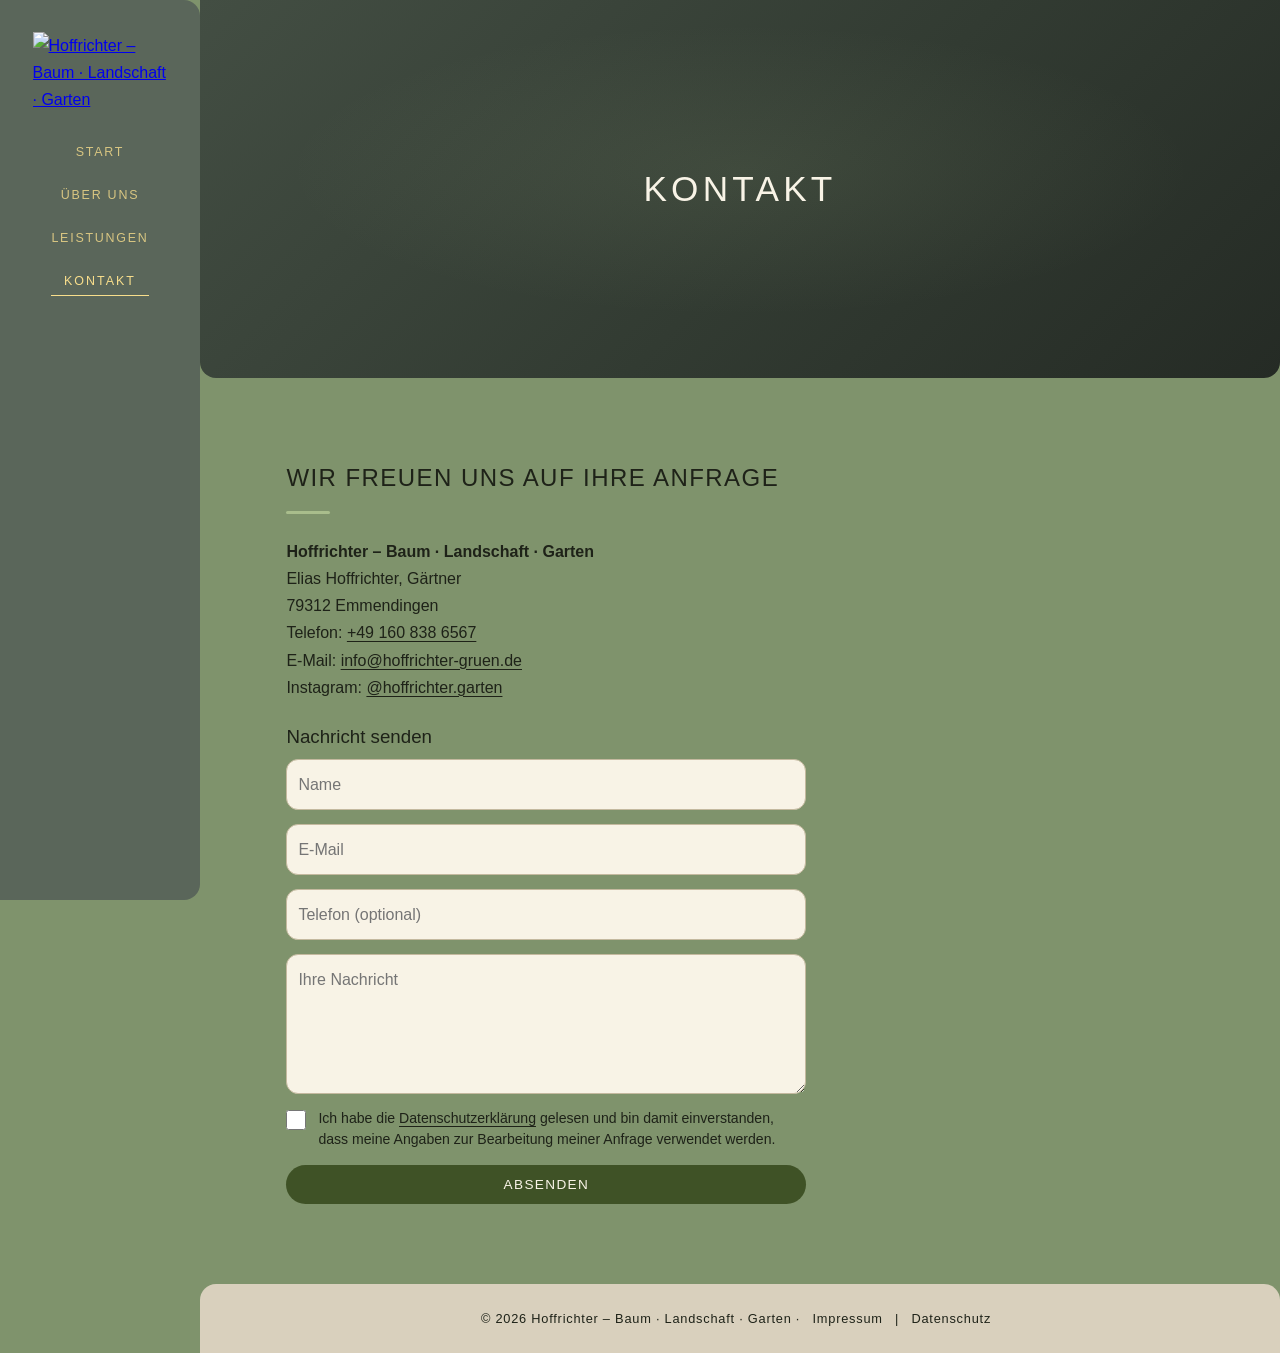
==== kontakt.html @ a6484a62 "Add files via upload" ====
<!DOCTYPE html>
<html lang="de">
<head>
<meta charset="utf-8">
<meta name="viewport" content="width=device-width,initial-scale=1">
<title>Kontakt – Hoffrichter – Baum · Landschaft · Garten</title>
<meta name="description" content="Kontakt zu Hoffrichter – Baum · Landschaft · Garten in Emmendingen: Anfrage per Formular, Telefon oder E-Mail. Kostenloses Beratungsgespräch.">
<link rel="icon" type="image/png" href="bilder/logo.png">
<link rel="stylesheet" href="style.css">
</head>
<body>
<header class="side" id="side">
  <a class="logo" href="index.html"><img src="bilder/logo-gelb.png" alt="Hoffrichter – Baum · Landschaft · Garten"></a>
  <button class="menu-btn" onclick="document.getElementById('side').classList.toggle('open')">Menü</button>
  <nav>
    <a href="index.html">Start</a>
    <a href="ueber-uns.html">Über uns</a>
    <a href="leistungen.html">Leistungen</a>
    <a class="active" href="kontakt.html">Kontakt</a>
  </nav>
</header>
<main>
  <div class="hero small"><h1>Kontakt</h1></div>
  <section>
    <h2>Wir freuen uns auf Ihre Anfrage</h2>
    <p><strong>Hoffrichter – Baum · Landschaft · Garten</strong><br>
    Elias Hoffrichter, Gärtner<br>
    79312 Emmendingen<br>
    Telefon: <a href="tel:+491608386567">+49 160 838 6567</a><br>
    E-Mail: <a href="mailto:info@hoffrichter-gruen.de">info@hoffrichter-gruen.de</a><br>
    Instagram: <a href="https://www.instagram.com/hoffrichter.garten" target="_blank" rel="noopener">@hoffrichter.garten</a></p>

    <h3 id="formular">Nachricht senden</h3>
    <form id="kontaktformular" action="senden.php" method="post" novalidate>
      <input type="text" name="name" placeholder="Name" autocomplete="name" required>
      <input type="email" name="email" placeholder="E-Mail" autocomplete="email" required>
      <input type="tel" name="tel" placeholder="Telefon (optional)" autocomplete="tel">
      <textarea name="nachricht" placeholder="Ihre Nachricht" required></textarea>

      <!-- Spam-Schutz: Dieses Feld ist für Menschen unsichtbar. Roboter füllen es aus, dann wird die Anfrage verworfen. -->
      <div class="hp" aria-hidden="true">
        <label>Bitte leer lassen <input type="text" name="website" tabindex="-1" autocomplete="off"></label>
      </div>
      <!-- Spam-Schutz: Zeitpunkt des Seitenaufrufs. Zu schnell abgeschickte Formulare erkennt der Server als Roboter. -->
      <input type="hidden" name="t" value="">

      <label class="check">
        <input type="checkbox" name="datenschutz" required>
        <span>Ich habe die <a href="datenschutz.html" target="_blank" rel="noopener">Datenschutzerklärung</a> gelesen und bin damit einverstanden, dass meine Angaben zur Bearbeitung meiner Anfrage verwendet werden.</span>
      </label>

      <button class="btn" type="submit">Absenden</button>
      <div id="formstatus" class="form-status" role="status" aria-live="polite" hidden></div>
    </form>  </section>
</main>
<footer>© 2026 Hoffrichter – Baum · Landschaft · Garten · <a href="impressum.html">Impressum</a> | <a href="datenschutz.html">Datenschutz</a></footer>
<script>
  // Kommt man über eine Leistungs-Karte, wird die Nachricht vorausgefüllt
  var l = new URLSearchParams(location.search).get('leistung');
  var m = document.querySelector('textarea[name="nachricht"]');
  if (l && m && !m.value) {
    m.value = l === 'Sonstiges'
      ? 'Hallo, ich habe eine Anfrage zu folgendem Anliegen: '
      : 'Hallo, ich interessiere mich für: ' + l + '. ';
  }
  // Zum Formular scrollen (der Sprunganker greift wegen der Einblend-Animation nicht zuverlässig)
  if (location.hash === '#formular') {
    var goForm = function () {
      setTimeout(function () {
        document.getElementById('formular').scrollIntoView({ behavior: 'smooth', block: 'start' });
      }, 700);
    };
    if (document.readyState === 'complete') goForm();
    else window.addEventListener('load', goForm);
  }

  // ---- Formular: Prüfung, Absenden, Erfolgs- und Fehlermeldung ----
  (function () {
    var form = document.getElementById('kontaktformular');
    var status = document.getElementById('formstatus');
    var btn = form.querySelector('button[type="submit"]');
    form.elements['t'].value = Date.now(); // Spam-Schutz: Zeitstempel

    function show(type, text) {
      status.className = 'form-status ' + type;
      status.textContent = text;
      status.hidden = false;
    }

    form.addEventListener('submit', function (e) {
      e.preventDefault();
      status.hidden = true;

      if (!form.checkValidity()) {
        form.reportValidity();
        return;
      }
      // Roboter haben das versteckte Feld ausgefüllt: so tun, als wäre alles gut, aber nichts senden
      if (form.elements['website'].value) {
        show('ok', 'Vielen Dank! Ihre Nachricht wurde gesendet.');
        form.reset();
        return;
      }

      btn.disabled = true;
      btn.textContent = 'Wird gesendet …';

      fetch(form.action, {
        method: 'POST',
        body: new FormData(form),
        headers: { 'Accept': 'application/json' }
      })
        .then(function (r) { return r.json().then(function (d) { return { ok: r.ok && d.ok, d: d }; }); })
        .then(function (res) {
          if (!res.ok) { throw new Error((res.d && res.d.fehler) || 'Fehler'); }
          show('ok', 'Vielen Dank! Ihre Nachricht ist bei uns angekommen. Wir melden uns so schnell wie möglich bei Ihnen.');
          form.reset();
          form.elements['t'].value = Date.now();
        })
        .catch(function () {
          show('error', 'Leider hat das Senden nicht geklappt. Bitte versuchen Sie es noch einmal oder rufen Sie uns an: +49 160 838 6567.');
        })
        .finally(function () {
          btn.disabled = false;
          btn.textContent = 'Absenden';
        });
    });
  })();</script>
</body>
</html>
---- style.css ----
/* Überschriften-Schrift, dem Logo nachempfunden (Itim, SIL Open Font License) */
@font-face{font-family:"Itim";font-style:normal;font-weight:400;font-display:swap;src:url("fonts/itim-latin.woff2") format("woff2")}

:root{
  --green:#5f7a3a;
  --green-dark:#3f5226;
  --sidebar:#d9d0bd;      /* dunkleres Beige */
  --paper:#7f936c;        /* Hintergrund Salbeigrün, RGB 127,147,108 */
  --nav:#5a665a;          /* Seitenleiste Graugrün, RGB 90,102,90 */
  --tile:#4f6340;         /* Karten: dunkles Grün */
  --tile-accent:#a9bd8c;
  --gold:#f8de8c;         /* Menü und Logo in der Seitenleiste */
  --card:#f8f3e6;       /* helles Beige statt Weiß */
  --ink:#1e2218;
  --ease:cubic-bezier(.22,.61,.36,1);
}
*{box-sizing:border-box;margin:0;padding:0}
html{scroll-behavior:smooth}
body{font-family:"Segoe UI",Helvetica,Arial,sans-serif;color:var(--ink);background:var(--paper);line-height:1.7;padding-left:200px;-webkit-font-smoothing:antialiased}

/* Weicher Seitenwechsel (Chrome/Edge), sonst einfaches Einblenden */
@view-transition{navigation:auto}
::view-transition-group(root){animation-duration:.35s;animation-timing-function:var(--ease)}
::view-transition-old(root),::view-transition-new(root){animation-duration:.35s}
@keyframes fade-up{from{opacity:0;transform:translateY(8px)}to{opacity:1;transform:none}}
@keyframes fade{from{opacity:0}to{opacity:1}}

/* Weiche Ecken überall (passend zum abgerundeten Logo) */
:root{--r:16px}

/* Seitenleiste */
.side{position:fixed;inset:0 auto 0 0;width:200px;background:var(--nav);display:flex;flex-direction:column;align-items:center;padding:32px 16px;gap:28px;z-index:10;view-transition-name:side;border-radius:0 var(--r) var(--r) 0}
.logo{display:block;width:135px;transition:transform .45s var(--ease)}
.logo img{display:block;width:100%;height:auto}
.logo:hover{transform:scale(1.05)}
.side nav{display:flex;flex-direction:column;gap:18px;text-align:center}
.side nav a{position:relative;color:var(--gold);text-decoration:none;font-size:.78rem;letter-spacing:.14em;text-transform:uppercase;padding-bottom:4px;opacity:.8;transition:opacity .3s var(--ease),letter-spacing .3s var(--ease)}
.side nav a::after{content:"";position:absolute;left:0;right:0;bottom:0;height:1px;background:var(--gold);transform:scaleX(0);transform-origin:center;transition:transform .35s var(--ease)}
.side nav a:hover,.side nav a.active{opacity:1;letter-spacing:.16em}
.side nav a:hover::after,.side nav a.active::after{transform:scaleX(1)}
/* Der Unterstrich gleitet beim Seitenwechsel von Reiter zu Reiter (Chrome/Edge) */
.side nav a.active::after{view-transition-name:nav-underline}
::view-transition-group(nav-underline){animation-duration:.4s;animation-timing-function:var(--ease)}
.menu-btn{display:none}

/* Hero */
.hero{min-height:100vh;display:flex;align-items:center;justify-content:center;
  background:linear-gradient(135deg,#434e43 0%,#323b32 55%,#252b25 100%)}
.hero{border-radius:0 0 var(--r) var(--r)}
.hero.small{min-height:42vh}
.hero:not(.small){min-height:68vh}
.hero h1{color:var(--card);padding:24px 48px;font-weight:400;letter-spacing:.12em;text-transform:uppercase;font-size:clamp(1.3rem,3vw,2.2rem);text-align:center;animation:fade-up .5s var(--ease) .05s both}

/* Großes Logo auf der Startseite: ohne Kasten */
.hero h1.logo-hero{background:none;backdrop-filter:none;padding:0;width:auto}
.logo-hero img{display:block;width:auto;height:auto;max-width:min(440px,70vw);max-height:calc(68vh - 100px);filter:drop-shadow(0 2px 12px rgba(20,30,15,.35))}

/* Inhalt */
section{padding:80px 8%;max-width:1100px;margin:0 auto;animation:fade-up .5s var(--ease) .1s both}
h1,h2,h3{font-family:"Itim","Segoe UI",sans-serif;font-weight:400}
h2{letter-spacing:.06em;text-transform:uppercase;color:var(--ink);margin-bottom:24px;font-size:1.5rem}
h3{color:var(--ink);margin:20px 0 6px;scroll-margin-top:90px}
p{margin-bottom:14px}
p a{color:inherit;text-decoration-thickness:1px;text-underline-offset:3px}
ul{margin:0 0 14px 20px}
.band{background:var(--green);color:var(--card)}
.band h2{color:var(--card)}
.card h3{color:inherit;margin:0 0 6px;font-size:1.05rem;letter-spacing:.04em}
.card p:last-child{margin-bottom:0}
.cards{display:grid;grid-template-columns:repeat(auto-fit,minmax(240px,1fr));gap:24px;margin-top:24px}
.card{border-radius:var(--r);background:var(--tile);color:var(--card);padding:24px;border-top:3px solid var(--tile-accent);transition:transform .45s var(--ease),box-shadow .45s var(--ease),filter .45s var(--ease)}
.cards>*{animation:fade-up .5s var(--ease) backwards;animation-delay:calc(.15s + var(--i,0)*.05s)}
.cards>:nth-child(2){--i:1}.cards>:nth-child(3){--i:2}.cards>:nth-child(4){--i:3}.cards>:nth-child(5){--i:4}.cards>:nth-child(6){--i:5}
a.card{display:block;text-decoration:none;cursor:pointer}
a.card:focus-visible{outline:2px solid var(--card);outline-offset:3px}
.card:hover{transform:translateY(-5px);box-shadow:0 14px 30px rgba(30,40,20,.22)}
.hint{border-radius:var(--r);background:var(--tile);color:var(--card);border-left:3px solid var(--tile-accent);padding:16px 20px;margin:12px 0}
.btn{border-radius:999px;display:inline-block;background:var(--green-dark);color:var(--card);padding:12px 28px;text-decoration:none;letter-spacing:.1em;text-transform:uppercase;font-size:.85rem;border:0;cursor:pointer;transition:background .4s var(--ease),transform .4s var(--ease)}
.btn:hover{background:var(--green);transform:translateY(-2px)}

/* Formular */
form{display:grid;gap:14px;max-width:520px}
input,textarea{border-radius:12px;font:inherit;color:var(--ink);padding:11px;border:1px solid #c4b99f;background:var(--card);width:100%;transition:border-color .4s var(--ease),box-shadow .4s var(--ease)}
input:focus,textarea:focus{outline:0;border-color:var(--green);box-shadow:0 0 0 3px rgba(95,122,58,.2)}
textarea{min-height:140px;resize:vertical}

footer{border-radius:var(--r) var(--r) 0 0;background:var(--sidebar);color:var(--ink);text-align:center;padding:24px;font-size:.8rem;letter-spacing:.06em}
footer a{color:var(--ink);margin:0 8px;text-decoration:none;border-bottom:1px solid transparent;transition:border-color .4s var(--ease)}
footer a:hover{border-color:var(--green)}

/* Mobil */
@media(max-width:800px){
  body{padding-left:0;padding-top:64px}
  /* Kopfleiste: feste Höhe, Menü klappt darunter auf */
  .side{inset:0 0 auto 0;width:100%;height:64px;flex-direction:row;justify-content:space-between;align-items:center;padding:0 16px;gap:0;border-radius:0 0 var(--r) var(--r);box-shadow:0 4px 18px rgba(20,28,20,.25)}
  .logo{width:42px}
  .menu-btn{display:block;background:none;border:1px solid var(--gold);border-radius:999px;padding:8px 20px;font:inherit;font-size:.9rem;letter-spacing:.06em;cursor:pointer;color:var(--gold);transition:background .3s var(--ease),color .3s var(--ease)}
  .side.open .menu-btn{background:var(--gold);color:var(--green-dark)}
  .side nav{display:none;position:absolute;top:100%;left:0;right:0;gap:0;padding:6px 0 14px;background:var(--nav);border-radius:0 0 var(--r) var(--r);box-shadow:0 14px 24px rgba(20,28,20,.25)}
  .side.open nav{display:flex;animation:fade .25s var(--ease)}
  .side nav a{display:block;padding:15px 0;font-size:.95rem;opacity:1}
  .side nav a::after{left:35%;right:35%;bottom:8px}

  /* Inhalt */
  .hero,.hero:not(.small){min-height:64svh;border-radius:0 0 var(--r) var(--r)}
  .hero.small{min-height:30svh}
  .hero h1{padding:16px 24px;font-size:1.4rem}
  .hero h1.logo-hero{padding:0}
  .logo-hero img{max-width:min(300px,68vw);max-height:calc(64svh - 90px)}
  section{padding:48px 22px 56px}
  h2{font-size:1.15rem;letter-spacing:.07em;margin-bottom:18px}
  .cards{grid-template-columns:1fr;gap:14px;margin-top:18px}
  .card{padding:20px}
  .btn{display:block;text-align:center;padding:14px 20px}
  form{max-width:none}
  input,textarea{font-size:16px} /* verhindert das Hineinzoomen auf dem iPhone */
  footer{padding:22px 16px 28px;line-height:2}
}

/* ---- Feinschliff ---- */
::selection{background:var(--green-dark);color:var(--card)}
p{max-width:68ch}
h2::after{content:"";display:block;width:44px;height:3px;margin-top:12px;border-radius:3px;background:var(--tile-accent)}
.hero{position:relative;overflow:hidden}
.hero::before{content:"";position:absolute;inset:0;background:radial-gradient(ellipse 60% 55% at 50% 45%,rgba(169,189,140,.10),transparent 70%);pointer-events:none}
.hero>*{position:relative}


/* Formular: Spam-Falle, Checkbox, Statusmeldung */
.hp{position:absolute;left:-9999px;width:1px;height:1px;overflow:hidden}
.check{display:flex;gap:12px;align-items:flex-start;font-size:.88rem;line-height:1.5;cursor:pointer}
.check input{flex:none;width:20px;height:20px;margin-top:2px;padding:0;accent-color:var(--green-dark)}
.check a{color:inherit;text-underline-offset:3px}
.form-status{padding:16px 20px;border-radius:var(--r);border-left:3px solid var(--tile-accent);line-height:1.5}
.form-status[hidden]{display:none}
.form-status.ok{background:var(--tile);color:var(--card)}
.form-status.error{background:#f3dcd2;color:#5a2a1c;border-left-color:#b5513a}
/* Rücksicht auf Nutzer, die Animationen abgeschaltet haben */
@media(prefers-reduced-motion:reduce){
  *,*::before,*::after{animation:none!important;transition:none!important;scroll-behavior:auto!important}
}
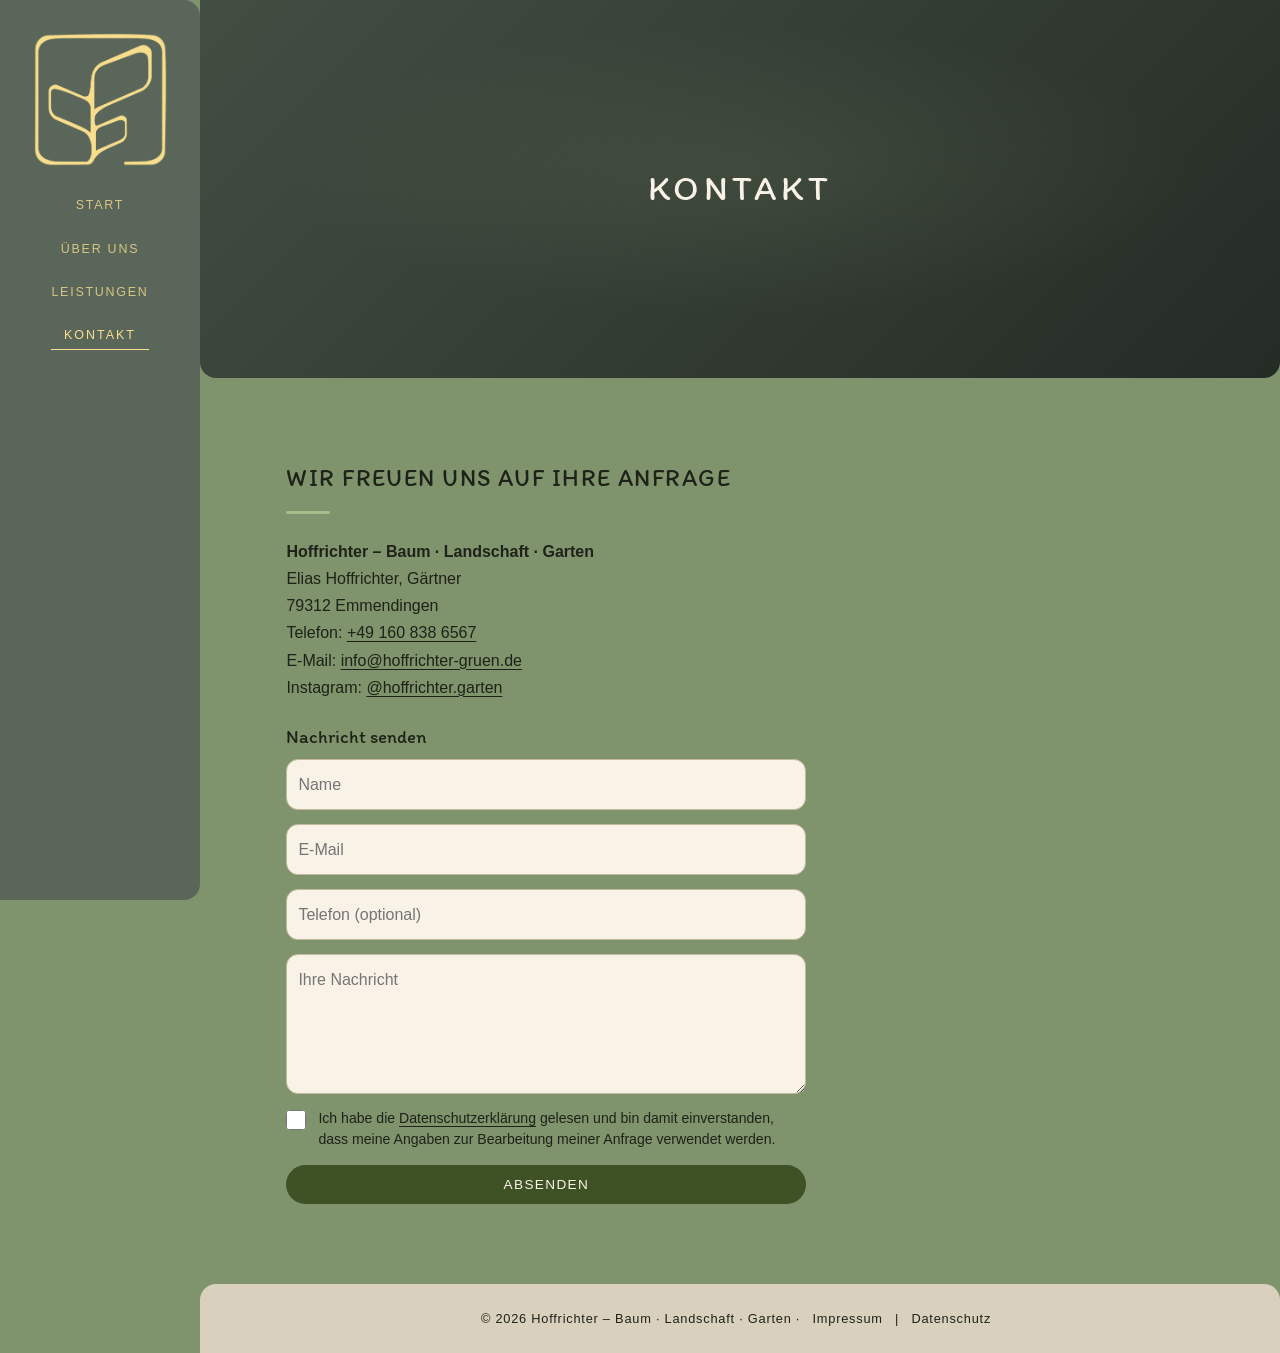
==== commit 087f21b7: "Add files via upload" ====
--- a/kontakt.html
+++ b/kontakt.html
@@ -4,7 +4,7 @@
 <meta charset="utf-8">
 <meta name="viewport" content="width=device-width,initial-scale=1">
 <title>Kontakt – Hoffrichter – Baum · Landschaft · Garten</title>
-<meta name="description" content="Kontakt zu Hoffrichter – Baum · Landschaft · Garten in Emmendingen: Anfrage per Formular, Telefon oder E-Mail. Kostenloses Beratungsgespräch.">
+<meta name="description" content="Kontakt zu Hoffrichter – Baum · Landschaft · Garten in Emmendingen: Anfrage per Formular, Telefon oder E-Mail. Kostenloser Besichtigungstermin.">
 <link rel="icon" type="image/png" href="bilder/logo.png">
 <link rel="stylesheet" href="style.css">
 </head>
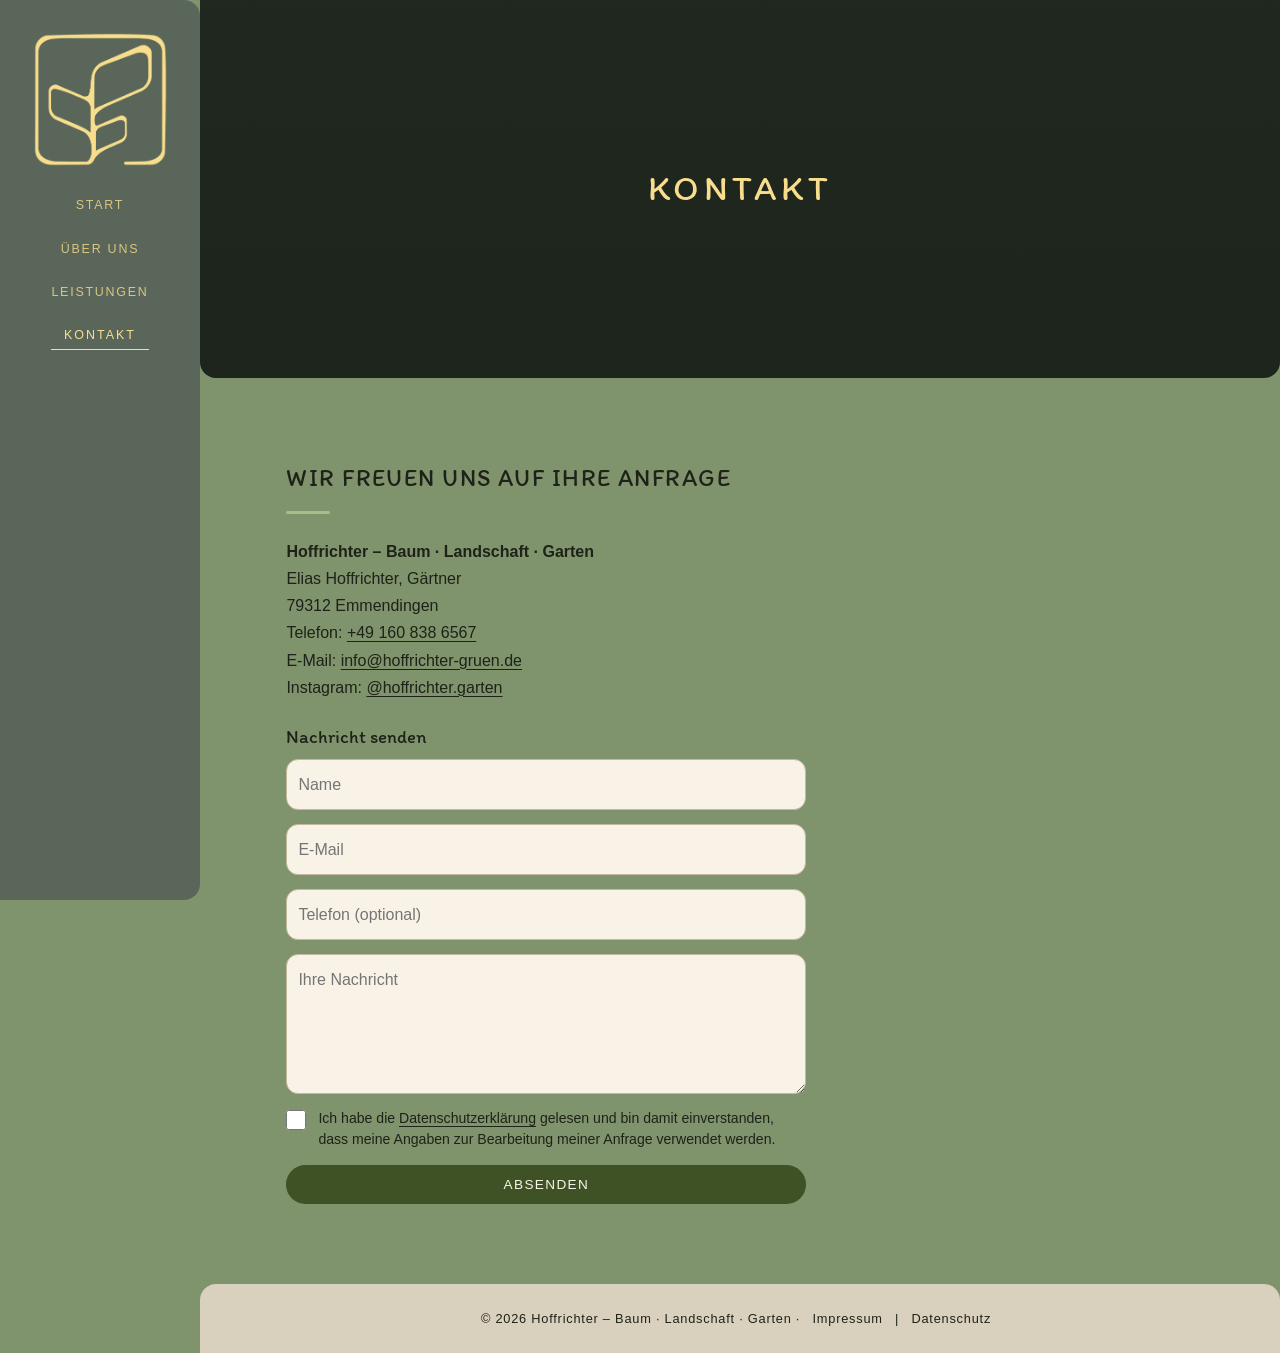
==== commit 64bd6904: "Add files via upload" ====
--- a/kontakt.html
+++ b/kontakt.html
@@ -20,7 +20,7 @@
   </nav>
 </header>
 <main>
-  <div class="hero small"><h1>Kontakt</h1></div>
+  <div class="hero small hero-photo hero-kontakt"><h1>Kontakt</h1></div>
   <section>
     <h2>Wir freuen uns auf Ihre Anfrage</h2>
     <p><strong>Hoffrichter – Baum · Landschaft · Garten</strong><br>
--- a/style.css
+++ b/style.css
@@ -49,7 +49,7 @@
 .hero{border-radius:0 0 var(--r) var(--r)}
 .hero.small{min-height:42vh}
 .hero:not(.small){min-height:68vh}
-.hero h1{color:var(--card);padding:24px 48px;font-weight:400;letter-spacing:.12em;text-transform:uppercase;font-size:clamp(1.3rem,3vw,2.2rem);text-align:center;animation:fade-up .5s var(--ease) .05s both}
+.hero h1{color:var(--gold);padding:24px 48px;font-weight:400;letter-spacing:.12em;text-transform:uppercase;font-size:clamp(1.3rem,3vw,2.2rem);text-align:center;animation:fade-up .5s var(--ease) .05s both}
 
 /* Großes Logo auf der Startseite: ohne Kasten */
 .hero h1.logo-hero{background:none;backdrop-filter:none;padding:0;width:auto}
@@ -70,7 +70,7 @@
 .cards{display:grid;grid-template-columns:repeat(auto-fit,minmax(240px,1fr));gap:24px;margin-top:24px}
 .card{border-radius:var(--r);background:var(--tile);color:var(--card);padding:24px;border-top:3px solid var(--tile-accent);transition:transform .45s var(--ease),box-shadow .45s var(--ease),filter .45s var(--ease)}
 .cards>*{animation:fade-up .5s var(--ease) backwards;animation-delay:calc(.15s + var(--i,0)*.05s)}
-.cards>:nth-child(2){--i:1}.cards>:nth-child(3){--i:2}.cards>:nth-child(4){--i:3}.cards>:nth-child(5){--i:4}.cards>:nth-child(6){--i:5}
+.cards>:nth-child(2){--i:1}.cards>:nth-child(3){--i:2}.cards>:nth-child(4){--i:3}.cards>:nth-child(5){--i:4}.cards>:nth-child(6){--i:5}.cards>:nth-child(7){--i:6}.cards>:nth-child(8){--i:7}
 a.card{display:block;text-decoration:none;cursor:pointer}
 a.card:focus-visible{outline:2px solid var(--card);outline-offset:3px}
 .card:hover{transform:translateY(-5px);box-shadow:0 14px 30px rgba(30,40,20,.22)}
@@ -135,6 +135,38 @@
 .form-status[hidden]{display:none}
 .form-status.ok{background:var(--tile);color:var(--card)}
 .form-status.error{background:#f3dcd2;color:#5a2a1c;border-left-color:#b5513a}
+/* ---- Aufklappbare Leistungs-Karten ---- */
+.cards.services{align-items:start}
+details.service{padding:0;overflow:hidden;interpolate-size:allow-keywords}
+details.service>summary{list-style:none;cursor:pointer;display:flex;align-items:center;justify-content:space-between;gap:14px;padding:20px 24px}
+details.service>summary::-webkit-details-marker{display:none}
+details.service>summary::after{content:"";flex:none;width:9px;height:9px;margin-right:4px;border-right:2px solid currentColor;border-bottom:2px solid currentColor;transform:rotate(45deg) translateY(-2px);transition:transform .4s var(--ease)}
+details.service[open]>summary::after{transform:rotate(-135deg) translateY(-2px)}
+details.service>summary:focus-visible{outline:2px solid var(--card);outline-offset:-4px;border-radius:var(--r)}
+details.service[open]{grid-column:1/-1}
+details.service::details-content{block-size:0;overflow:clip;transition:block-size .45s var(--ease),content-visibility .45s allow-discrete}
+details.service[open]::details-content{block-size:auto}
+.service-body{display:grid;gap:20px;padding:0 24px 24px}
+.service-body .media{aspect-ratio:4/3;border-radius:12px;overflow:hidden;background:rgba(20,28,20,.25) url("bilder/logo.png") center/34% no-repeat}
+.service-body .media img{display:block;width:100%;height:100%;object-fit:cover}
+.service-text p{max-width:60ch}
+.service-text .btn{background:var(--card);color:var(--ink)}
+.service-text .btn:hover{background:var(--sidebar)}
+@media(min-width:720px){
+  .service-body{grid-template-columns:minmax(240px,2fr) 3fr;align-items:center;gap:28px}
+}
+/* Über uns: Foto neben dem Einleitungstext */
+.about{display:grid;gap:28px;align-items:center;margin-bottom:8px}
+.about .portrait{display:block;width:100%;max-width:340px;height:auto;aspect-ratio:3/4;object-fit:cover;border-radius:var(--r);box-shadow:0 12px 28px rgba(20,28,20,.22)}
+@media(min-width:720px){
+  .about{grid-template-columns:minmax(220px,300px) 1fr;gap:44px}
+}
+/* Startseite: Foto als Hintergrund hinter dem Logo */
+.hero.hero-photo{background:linear-gradient(rgba(18,26,18,.46),rgba(18,26,18,.58)),url("bilder/hero-startseite.jpg") 40% 62%/cover no-repeat #2b332b}
+.hero.hero-photo::before{display:none}
+.hero.hero-photo.hero-kontakt{background-image:linear-gradient(rgba(18,26,18,.46),rgba(18,26,18,.58)),url("bilder/hero-kontakt.jpg");background-position:0 0,50% 45%}
+.hero.hero-photo.hero-ueber-uns{background-image:linear-gradient(rgba(18,26,18,.46),rgba(18,26,18,.58)),url("bilder/hero-ueber-uns.jpg");background-position:0 0,50% 32%}
+.hero.hero-photo.hero-leistungen{background-image:linear-gradient(rgba(18,26,18,.46),rgba(18,26,18,.58)),url("bilder/hero-leistungen.jpg");background-position:0 0,50% 80%}
 /* Rücksicht auf Nutzer, die Animationen abgeschaltet haben */
 @media(prefers-reduced-motion:reduce){
   *,*::before,*::after{animation:none!important;transition:none!important;scroll-behavior:auto!important}
